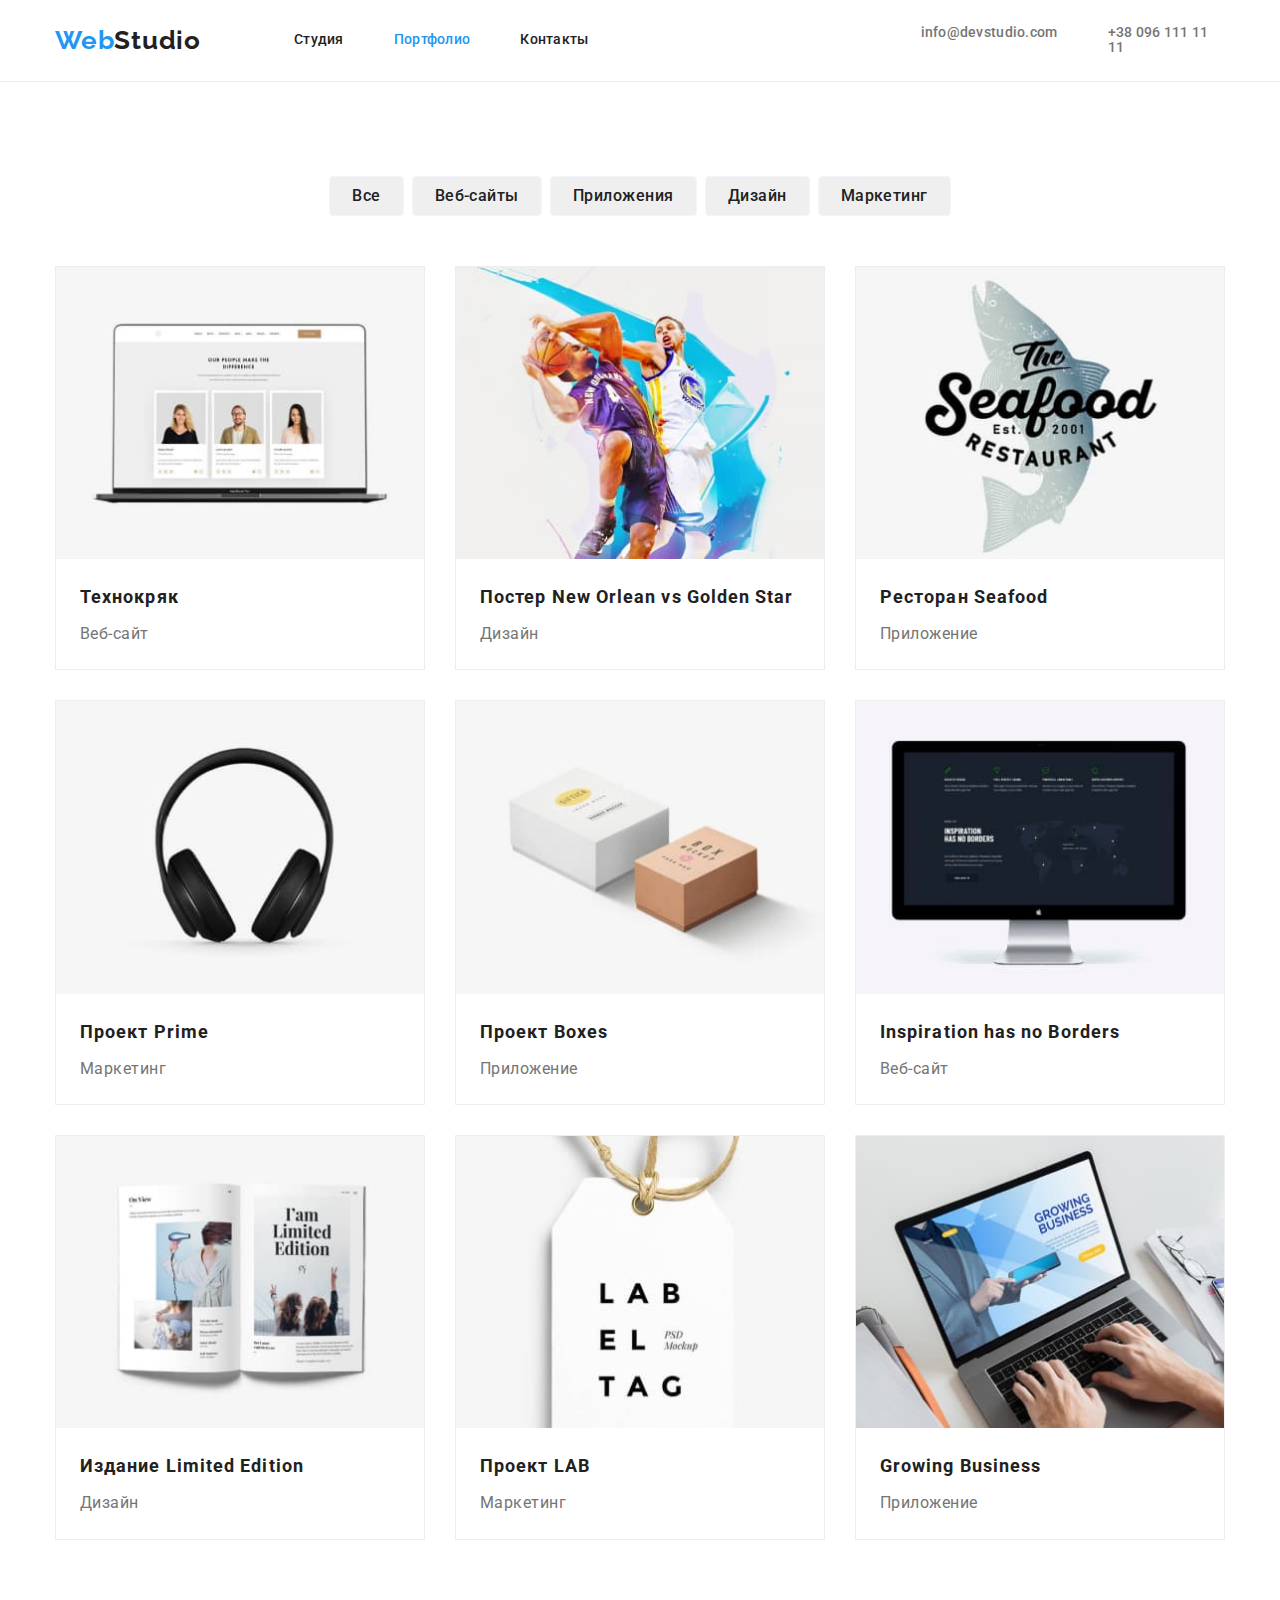
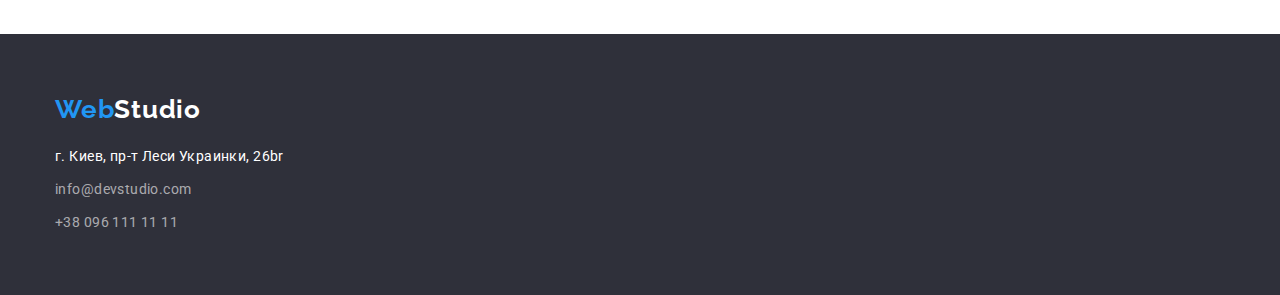
==== portfolio.html @ 7d1842a8 "Оптимизирует картинки" ====
<!DOCTYPE html>
<html lang="en">
  <head>
    <meta charset="UTF-8" />
    <meta name="viewport" content="width=device-width, initial-scale=1.0" />
    <title>Portfolio</title>
    <link
      rel="stylesheet"
      href="https://cdnjs.cloudflare.com/ajax/libs/modern-normalize/1.0.0/modern-normalize.min.css"
      integrity="sha512-ISS7cAi1PEhQ8jnbJpJZMd29NlhNj4AWYyLOSp2CE/CsHxTCu+r+t0D2yoJudVrd0/8fTVPUVDzY5Tvli75u/g=="
      crossorigin="anonymous"
    />
    <link rel="preconnect" href="https://fonts.gstatic.com" />
    <link
      href="https://fonts.googleapis.com/css2?family=Raleway:wght@700&family=Roboto:wght@400;500;700;900&display=swap"
      rel="stylesheet"
    />
    <link rel="stylesheet" href="./CSS/styles.css" />
  </head>
  <body>
    <!-- Шапка сайта -->
    <header class="header">
      <div class="container header-container">
        <div class="nav-container">
          <a class="header-logo" href="./index.html"
            ><span class="web">Web</span>Studio</a
          >
          <nav class="nav">
            <ul class="nav-list menu">
              <li class="nav-item">
                <a class="link" href="./index.html">Студия</a>
              </li>
              <li class="nav-item">
                <a class="link current" href="./portfolio.html">Портфолио</a>
              </li>
              <li class="nav-item">
                <a class="link" href="#">Контакты</a>
              </li>
            </ul>
          </nav>
          <ul class="nav-list">
            <li class="nav-item">
              <a class="link-mail" href="mailto:info@devstudio.com"
                >info@devstudio.com</a
              >
            </li>
            <li class="nav-item">
              <a class="link-phone" href="tel:+380961111111"
                >+38 096 111 11 11</a
              >
            </li>
          </ul>
        </div>
      </div>
    </header>
    <main>
      <!-- Коллекция -->
      <section class="section">
        <div class="container portfolio-container">
          <h1 class="visually-hidden">Коллекция</h1>
          <ul class="buttons-filter-list">
            <li class="filter-item">
              <button type="button" class="button-filter">Все</button>
            </li>
            <li class="filter-item">
              <button type="button" class="button-filter">Веб-сайты</button>
            </li>
            <li class="filter-item">
              <button type="button" class="button-filter">Приложения</button>
            </li>
            <li class="filter-item">
              <button type="button" class="button-filter">Дизайн</button>
            </li>
            <li class="filter-item">
              <button type="button" class="button-filter">Маркетинг</button>
            </li>
          </ul>
          <ul class="portfolio-list">
            <li class="portfolio-list-item">
              <a href=""></a>
              <img src="./images/portfolio/work/work1.jpg" alt="Технокряк" />
              <div class="portfolio-card-name">
                <h2 class="item-title">Технокряк</h2>
                <p class="item-text">Веб-сайт</p>
              </div>
            </li>
            <li class="portfolio-list-item">
              <img
                src="./images/portfolio/work/work2.jpg"
                alt="Постер New Orlean vs Golden Star"
              />
              <div class="portfolio-card-name">
                <h2 class="item-title">
                  Постер <span lang="en">New Orlean vs Golden Star</span>
                </h2>
                <p class="item-text">Дизайн</p>
              </div>
            </li>
            <li class="portfolio-list-item">
              <img
                src="./images/portfolio/work/work3.jpg"
                alt="Ресторан Seafood"
              />
              <div class="portfolio-card-name">
                <h2 class="item-title">
                  Ресторан <span lang="en">Seafood</span>
                </h2>
                <p class="item-text">Приложение</p>
              </div>
            </li>
            <li class="portfolio-list-item">
              <img src="./images/portfolio/work/work4.jpg" alt="Проект Prime" />
              <div class="portfolio-card-name">
                <h2 class="item-title">Проект <span lang="en">Prime</span></h2>
                <p class="item-text">Маркетинг</p>
              </div>
            </li>
            <li class="portfolio-list-item">
              <img src="./images/portfolio/work/work5.jpg" alt="Проект Boxes" />
              <div class="portfolio-card-name">
                <h2 class="item-title">Проект <span lang="en">Boxes</span></h2>
                <p class="item-text">Приложение</p>
              </div>
            </li>
            <li class="portfolio-list-item">
              <img
                src="./images/portfolio/work/work6.jpg"
                alt="Inspiration has no Borders"
              />
             <div class="portfolio-card-name">
              <h2 class="item-title">
              <span lang="en"></span>Inspiration has no Borders
              </h2>
              <p class="item-text">Веб-сайт</p>
             </div>
            </li>
            <li class="portfolio-list-item">
              <img
                src="./images/portfolio/work/work7.jpg"
                alt="Издание Limited Edition"
              />
              <div class="portfolio-card-name">
                <h2 class="item-title">
                  Издание <span lang="en">Limited Edition</span>
                </h2>
                <p class="item-text">Дизайн</p>
              </div>
            </li>
            <li class="portfolio-list-item">
              <img src="./images/portfolio/work/work8.jpg" alt="Проект LAB" />
              <div class="portfolio-card-name">
                <h2 class="item-title">Проект <span lang="en">LAB</span></h2>
                <p class="item-text">Маркетинг</p>
              </div>
            </li>
            <li class="portfolio-list-item">
              <img
                src="./images/portfolio/work/work9.jpg"
                alt="Growing Business"
              />
              <div class="portfolio-card-name">
                <h2 class="item-title">
                  <span lang="en">Growing Business</span>
                </h2>
                <p class="item-text">Приложение</p>
              </div>
            </li>
          </ul>
        </div>
      </section>
    </main>

    <!-- Футер -->
    <footer class="footer">
      <div class="container footer-container">
        <a class="footer-logo" href="./index.html">
          <span class="web">Web</span><span class="logo-white">Studio</span>
        </a>
        <address class="address">
          г. Киев, пр-т Леси Украинки, 26br <br />
          <a class="footer-link" href="mailto:info@devstudio.com"
            >info@devstudio.com</a
          ><br />
          <a class="footer-link" href="tel:+380961111111">+38 096 111 11 11</a>
        </address>
      </div>
    </footer>
  </body>
</html>
---- CSS/styles.css ----
:root {
  --primary-text-color: #212121;
  --secondary-text-color: #757575;
  --primary-white-color: #ffffff;
  --secondary-black-color: #2f303a;
  --accent-color: #2196f3;
}

html {
  box-sizing: border-box;
}

*,
*::before,
*::after {
  box-sizing: inherit;
}

h1,
h2,
h3,
h4,
h5,
h6,
p {
  margin-top: 0;
}

body {
  color: var(--primary-text-color);
  background-color: var(--primary-white-color);
  font-family: "Roboto", sans-serif;
  margin: 0;
}

a {
  text-decoration: none;
  color: var(--secondary-text-color);
}

address {
  font-style: inherit;
}

ul {
  margin-top: 0;
  margin-bottom: 0;
  padding: 0;
  list-style-type: none;
}

img {
  display: block;
  max-width: 100%;
  height: auto;
}

.visually-hidden {
  position: absolute !important;
  clip: rect(1px 1px 1px 1px);
  clip: rect(1px, 1px, 1px, 1px);
  padding: 0 !important;
  border: 0 !important;
  height: 1px !important;
  width: 1px !important;
  overflow: hidden;
}

.container {
  width: 1200px;
  padding-left: 15px;
  padding-right: 15px;
  margin-right: auto;
  margin-left: auto;
  align-content: center;
  vertical-align: baseline;
}

.section {
  padding-top: 94px;
  padding-bottom: 94px;
}

/* Header (Шапка) */

.header {
  border-bottom:  1px solid #ECECEC;
}

.header-container {
  display: flex;
  justify-content: space-between;
}

.header-logo {
  margin: 25px 93px 25px 0px;
  font-weight: 700;
  font-size: 26px;
  line-height: 1.19;
  letter-spacing: 0.03em;
  color: var(--primary-text-color);
  font-family: "Raleway", sans-serif;
}

.web {
  color: var(--accent-color);
}

.nav-container {
  display: flex;
  align-items: center;
}

.nav-list.menu {
  margin-right: 332px;
}

.nav-list {
  display: flex;
  font-weight: 500;
  font-size: 14px;
  line-height: 1.14;
  letter-spacing: 0.02em;
  list-style: none;
  text-decoration: none;
}

.nav-item:not(:last-child) {
  margin-right: 50px;
}

.nav-item .link {
  color: var(--primary-text-color);
}

.nav-list .link:hover,
.nav-list .link:focus {
  color: var(--accent-color);
}

.nav-list .link-mail:hover,
.nav-list .link-mail:focus {
  color: var(--accent-color);
}

.nav-list .link-phone:hover,
.nav-list .link-phone:focus {
  color: var(--accent-color);
}

.nav-list .link.current {
  color: var(--accent-color);
}

/* Hero (Герой) */

.hero {
  background-color: var(--secondary-black-color);
  text-align: center;
  padding: 200px 0;
}

.hero-title {
  margin-bottom: 30px;
  font-weight: 900;
  font-size: 44px;
  line-height: 1.36;
  letter-spacing: 0.06em;
  color: #ffffff;
  text-transform: uppercase;
}

.button {
  width: 200px;
  height: 50px;
  font-weight: 700;
  font-size: 16px;
  line-height: 1.88;
  letter-spacing: 0.06em;
  background: #2196f3;
  border: 1px solid var(--accent-color);
  border-radius: 4px;
  color: #ffffff;
  font-family: "Roboto", sans-serif;
  cursor: pointer;
  align-items: center;
  text-align: center;
  justify-content: center;
}

/* Features (Особенности) */

.section-features {
  padding-bottom: 0;
}

.features-list {
  list-style: none;
  display: flex;
}

.features-item {
  width: calc((100% - 90px) / 4);
}

.features-item:not(:last-child) {
  margin-right: 30px;
}

.features-title-item {
  margin-bottom: 10px;
  font-weight: 700;
  font-size: 14px;
  line-height: 1.14;
  letter-spacing: 0.03em;
  color: var(--primary-text-color);
  text-transform: uppercase;
}

.features-text {
  font-weight: 400;
  font-size: 14px;
  line-height: 1.71;
  letter-spacing: 0.03em;
  color: var(--secondary-text-color);
}

/* Advantage (Преимущества) */

.section.section-advantages {
  margin-top: 0px;
}

.advantages-title {
  margin-bottom: 50px;
  font-weight: 700;
  font-size: 36px;
  line-height: 1.16;
  letter-spacing: 0.03em;
  color: var(--primary-text-color);
  text-align: center;
}

.advantages-list {
  display: flex;
  list-style: none;
}

.advantages-item {
  width: calc((100% - 60px) / 3);
}

.advantages-item:not(:last-child) {
  margin-right: 30px;
}

/* Team (Команда) */

.team-list {
  display: flex;
}

.team-item {
  width: calc((100% - 90px) / 4);
  background: #ffffff;
  box-shadow: 0px 1px 3px rgba(0, 0, 0, 0.12), 0px 1px 1px rgba(0, 0, 0, 0.14),
    0px 2px 1px rgba(0, 0, 0, 0.2);
  border-radius: 0px 0px 4px 4px;
}

.team-item:not(:last-child) {
  margin-right: 30px;
}

.team-title {
  margin-bottom: 50px;
  font-weight: 700;
  font-size: 36px;
  line-height: 1.16;
  letter-spacing: 0.03em;
  color: var(--primary-text-color);
  text-align: center;
}

.photo-title {
  margin-top: 30px;
  margin-bottom: 10px;
  font-weight: 500;
  font-size: 16px;
  line-height: 1.19;
  letter-spacing: 0.03em;
  color: var(--primary-text-color);
  text-align: center;
}

.photo-text {
  margin-bottom: 30px;
  font-weight: 400;
  font-size: 16px;
  line-height: 1.19;
  letter-spacing: 0.03em;
  color: var(--secondary-text-color);
  text-align: center;
}

.team-list {
  list-style: none;
}

.section-team {
  background-color: #f5f4fa;
}

/* footer (Подвал) */

.footer {
  padding-top: 60px;
  padding-bottom: 60px;
  background-color: var(--secondary-black-color);
}

.footer-logo {
  display: inline-block;
  margin-bottom: 20px;
  font-weight: 700;
  font-size: 26px;
  line-height: 1.19;
  letter-spacing: 0.03em;
  font-family: "Raleway", sans-serif;
}

.web {
  color: var(--accent-color);
}

.logo-white {
  color: #ffffff;
}

.address {
  font-weight: 400;
  font-size: 14px;
  line-height: 1.71;
  letter-spacing: 0.03em;
  color: #ffffff;
}

.footer-link {
  display: inline-block;
  margin-top: 9px;
  color: rgba(255, 255, 255, 0.6);
}

/* Portfolio */
  

.buttons-filter-list {
  display: flex;
  justify-content: center;
  margin-bottom: 50px;
}

.filter-item:not(:last-child) {
  margin-right: 8px;
}

.button-filter {
  display: inline-block;
  padding: 6px 22px;
  font-weight: 500;
  font-size: 16px;
  line-height: 1.6;
  letter-spacing: 0.03em;
  font-family: inherit;
  color: var(--primary-text-color);
  border: 1px solid #f5f4fa;
  border-radius: 4px;
  font-family: "Roboto", sans-serif;
}

.button-filter:hover,
.button-filter:focus {
  background-color: var(--accent-color);
  color: var(--primary-white-color);
}

/* Карточки портфолио */

.portfolio-container {
  padding-left: 15px;
  padding-right: 15px;
  margin-left: auto;
  margin-right: auto;
}

.portfolio-list {
  width: 1200;
  display: flex;
  flex-wrap: wrap;
}

.portfolio-list-item {
  width: 370px;
  width: 33.3333%;
  width: calc((100% - 60px) / 3);
  margin-right: 30px;
  border: 1px solid #EEEEEE;
}

.portfolio-list-item:nth-child(3n) {
  margin-right: 0;
}

.portfolio-list-item:nth-child(-n + 6) {
  margin-bottom: 30px;
}

.portfolio-card-name {
  padding: 20px 24px;
}


.item-title {
  font-weight: 700;
  font-size: 18px;
  line-height: 2;
  letter-spacing: 0.06em;
  color: var(--primary-text-color);
  margin-bottom: 4px;
}

.item-text {
  font-weight: 400;
  font-size: 16px;
  line-height: 1.9;
  letter-spacing: 0.03em;
  color: #757575;
  margin: 0;
}
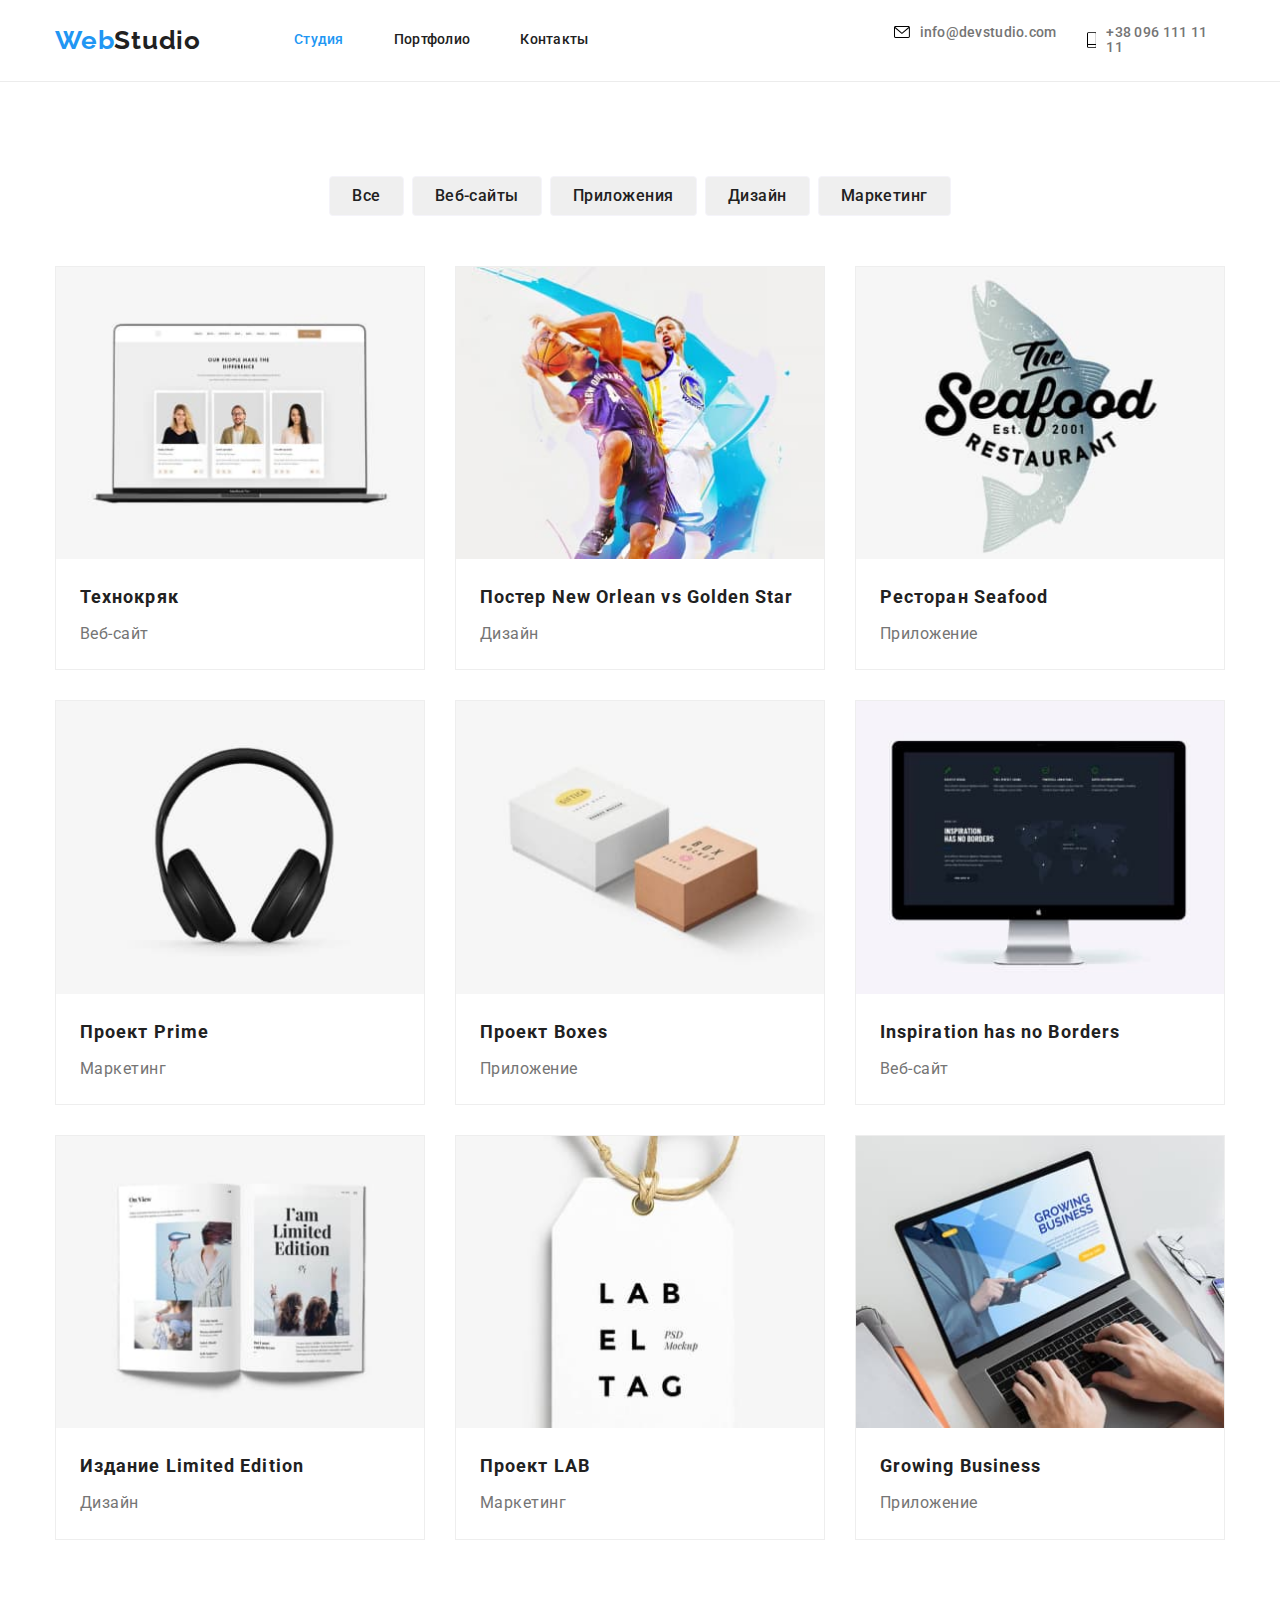
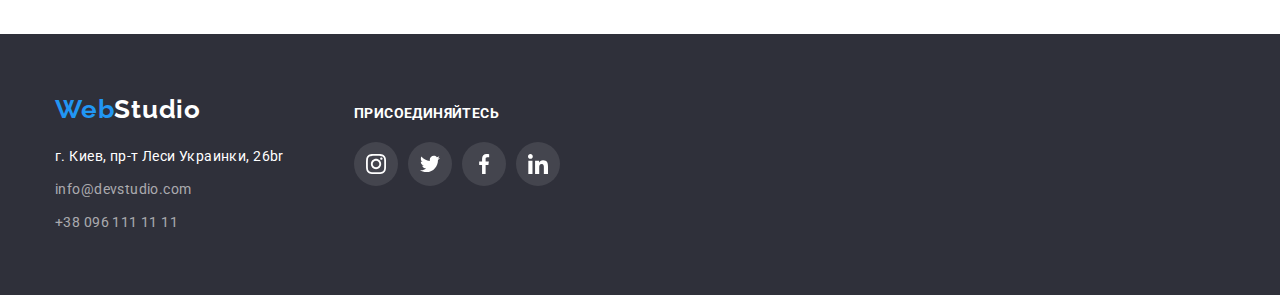
==== commit 9b78adf9: "Дополняет секцию Постоянные клиенты" ====
--- a/portfolio.html
+++ b/portfolio.html
@@ -22,16 +22,14 @@
     <header class="header">
       <div class="container header-container">
         <div class="nav-container">
-          <a class="header-logo" href="./index.html"
-            ><span class="web">Web</span>Studio</a
-          >
+          <a class="header-logo" href="./index.html"><span class="web">Web</span>Studio</a>
           <nav class="nav">
             <ul class="nav-list menu">
               <li class="nav-item">
-                <a class="link" href="./index.html">Студия</a>
+                <a class="link current" href="./index.html">Студия</a>
               </li>
               <li class="nav-item">
-                <a class="link current" href="./portfolio.html">Портфолио</a>
+                <a class="link" href="./portfolio.html">Портфолио</a>
               </li>
               <li class="nav-item">
                 <a class="link" href="#">Контакты</a>
@@ -39,15 +37,21 @@
             </ul>
           </nav>
           <ul class="nav-list">
+            <li class="mail-phone">
+              <a class="link-mail" href="mailto:info@devstudio.com">
+              <svg class="icon-mail" width="16" height="12">
+                <use href="./images/symbol-defs.svg#icon-mail"></use>
+              </svg>
+              info@devstudio.com
+              </a>
+            </li>
             <li class="nav-item">
-              <a class="link-mail" href="mailto:info@devstudio.com"
-                >info@devstudio.com</a
-              >
-            </li>
-            <li class="nav-item">
-              <a class="link-phone" href="tel:+380961111111"
-                >+38 096 111 11 11</a
-              >
+              <a class="link-phone" href="tel:+380961111111">
+                <svg class="icon-phone" width="10" height="16">
+                  <use href="./images/symbol-defs.svg#icon-phone"></use>
+                </svg>
+                +38 096 111 11 11
+              </a>
             </li>
           </ul>
         </div>
@@ -77,93 +81,110 @@
           </ul>
           <ul class="portfolio-list">
             <li class="portfolio-list-item">
-              <a href=""></a>
-              <img src="./images/portfolio/work/work1.jpg" alt="Технокряк" />
-              <div class="portfolio-card-name">
-                <h2 class="item-title">Технокряк</h2>
-                <p class="item-text">Веб-сайт</p>
-              </div>
-            </li>
-            <li class="portfolio-list-item">
-              <img
-                src="./images/portfolio/work/work2.jpg"
-                alt="Постер New Orlean vs Golden Star"
-              />
-              <div class="portfolio-card-name">
-                <h2 class="item-title">
-                  Постер <span lang="en">New Orlean vs Golden Star</span>
-                </h2>
-                <p class="item-text">Дизайн</p>
-              </div>
-            </li>
-            <li class="portfolio-list-item">
-              <img
-                src="./images/portfolio/work/work3.jpg"
-                alt="Ресторан Seafood"
-              />
-              <div class="portfolio-card-name">
-                <h2 class="item-title">
-                  Ресторан <span lang="en">Seafood</span>
-                </h2>
-                <p class="item-text">Приложение</p>
-              </div>
-            </li>
-            <li class="portfolio-list-item">
-              <img src="./images/portfolio/work/work4.jpg" alt="Проект Prime" />
-              <div class="portfolio-card-name">
-                <h2 class="item-title">Проект <span lang="en">Prime</span></h2>
-                <p class="item-text">Маркетинг</p>
-              </div>
-            </li>
-            <li class="portfolio-list-item">
-              <img src="./images/portfolio/work/work5.jpg" alt="Проект Boxes" />
-              <div class="portfolio-card-name">
-                <h2 class="item-title">Проект <span lang="en">Boxes</span></h2>
-                <p class="item-text">Приложение</p>
-              </div>
-            </li>
-            <li class="portfolio-list-item">
-              <img
-                src="./images/portfolio/work/work6.jpg"
-                alt="Inspiration has no Borders"
-              />
-             <div class="portfolio-card-name">
-              <h2 class="item-title">
-              <span lang="en"></span>Inspiration has no Borders
-              </h2>
-              <p class="item-text">Веб-сайт</p>
-             </div>
-            </li>
-            <li class="portfolio-list-item">
-              <img
-                src="./images/portfolio/work/work7.jpg"
-                alt="Издание Limited Edition"
-              />
-              <div class="portfolio-card-name">
-                <h2 class="item-title">
-                  Издание <span lang="en">Limited Edition</span>
-                </h2>
-                <p class="item-text">Дизайн</p>
-              </div>
-            </li>
-            <li class="portfolio-list-item">
-              <img src="./images/portfolio/work/work8.jpg" alt="Проект LAB" />
-              <div class="portfolio-card-name">
-                <h2 class="item-title">Проект <span lang="en">LAB</span></h2>
-                <p class="item-text">Маркетинг</p>
-              </div>
-            </li>
-            <li class="portfolio-list-item">
-              <img
-                src="./images/portfolio/work/work9.jpg"
-                alt="Growing Business"
-              />
-              <div class="portfolio-card-name">
-                <h2 class="item-title">
-                  <span lang="en">Growing Business</span>
-                </h2>
-                <p class="item-text">Приложение</p>
-              </div>
+              <a class="portfolio-link-item" href="">
+                <img src="./images/portfolio/work/work1.jpg" alt="Технокряк" />
+                <div class="portfolio-card-name">
+                  <h2 class="item-title">Технокряк</h2>
+                  <p class="item-text">Веб-сайт</p>
+                </div>
+              </a>
+            </li>
+            <li class="portfolio-list-item">
+              <a class="portfolio-link-item" href="">
+                <img
+                  src="./images/portfolio/work/work2.jpg"
+                  alt="Постер New Orlean vs Golden Star"
+                />
+                <div class="portfolio-card-name">
+                  <h2 class="item-title">
+                    Постер <span lang="en">New Orlean vs Golden Star</span>
+                  </h2>
+                  <p class="item-text">Дизайн</p>
+                </div>
+              </a>
+            </li>
+            <li class="portfolio-list-item">
+              <a class="portfolio-link-item" href="">
+                <img
+                  src="./images/portfolio/work/work3.jpg"
+                  alt="Ресторан Seafood"
+                />
+                <div class="portfolio-card-name">
+                  <h2 class="item-title">
+                    Ресторан <span lang="en">Seafood</span>
+                  </h2>
+                  <p class="item-text">Приложение</p>
+                </div>
+              </a>
+            </li>
+            <li class="portfolio-list-item">
+              <a class="portfolio-link-item" href="">
+                <img src="./images/portfolio/work/work4.jpg" alt="Проект Prime" />
+                <div class="portfolio-card-name">
+                  <h2 class="item-title">Проект <span lang="en">Prime</span></h2>
+                  <p class="item-text">Маркетинг</p>
+                </div>
+              </a>
+            </li>
+            <li class="portfolio-list-item">
+              <a class="portfolio-link-item" href="">
+                <img src="./images/portfolio/work/work5.jpg" alt="Проект Boxes" />
+                <div class="portfolio-card-name">
+                  <h2 class="item-title">Проект <span lang="en">Boxes</span></h2>
+                  <p class="item-text">Приложение</p>
+                </div>
+              </a>
+            </li>
+            <li class="portfolio-list-item">
+              <a class="portfolio-link-item" href="">
+                <img
+                  src="./images/portfolio/work/work6.jpg"
+                  alt="Inspiration has no Borders"
+                />
+                <div class="portfolio-card-name">
+                  <h2 class="item-title">
+                  <span lang="en"></span>Inspiration has no Borders
+                  </h2>
+                  <p class="item-text">Веб-сайт</p>
+                </div>
+              </a>
+            </li>
+            <li class="portfolio-list-item">
+              <a class="portfolio-link-item" href="">
+                <img
+                  src="./images/portfolio/work/work7.jpg"
+                  alt="Издание Limited Edition"
+                />
+                <div class="portfolio-card-name">
+                  <h2 class="item-title">
+                    Издание <span lang="en">Limited Edition</span>
+                  </h2>
+                  <p class="item-text">Дизайн</p>
+                </div>
+              </a>
+            </li>
+            <li class="portfolio-list-item">
+              <a class="portfolio-link-item" href="">
+                <img src="./images/portfolio/work/work8.jpg" alt="Проект LAB" />
+                <div class="portfolio-card-name">
+                  <h2 class="item-title">Проект <span lang="en">LAB</span></h2>
+                  <p class="item-text">Маркетинг</p>
+                </div>
+              </a>
+            </li>
+            <li class="portfolio-list-item">
+              <a class="portfolio-link-item" href="">
+                <img
+                  src="./images/portfolio/work/work9.jpg"
+                  alt="Growing Business"
+                />
+                <div class="portfolio-card-name">
+                  <h2 class="item-title">
+                    <span lang="en">Growing Business</span>
+                  </h2>
+                  <p class="item-text">Приложение</p>
+                </div>
+              </a>
             </li>
           </ul>
         </div>
@@ -173,16 +194,49 @@
     <!-- Футер -->
     <footer class="footer">
       <div class="container footer-container">
-        <a class="footer-logo" href="./index.html">
-          <span class="web">Web</span><span class="logo-white">Studio</span>
-        </a>
-        <address class="address">
-          г. Киев, пр-т Леси Украинки, 26br <br />
-          <a class="footer-link" href="mailto:info@devstudio.com"
-            >info@devstudio.com</a
-          ><br />
-          <a class="footer-link" href="tel:+380961111111">+38 096 111 11 11</a>
-        </address>
+        <div class="footer-contacts">
+          <a class="footer-logo" href="./index.html">
+            <span class="web">Web</span><span class="logo-white">Studio</span>
+          </a>
+          <address class="address">
+            г. Киев, пр-т Леси Украинки, 26br <br />
+            <a class="footer-link" href="mailto:info@devstudio.com">info@devstudio.com</a><br />
+            <a class="footer-link" href="tel:+380961111111">+38 096 111 11 11</a>
+          </address>
+        </div>
+        <div class="footer-socials">
+          <h2 class="footer-title">Присоединяйтесь</h2>
+          <ul class="socials-list-footer">
+            <li class="socials-item-footer">
+              <a class="socials-link-footer" href="www.instagram.com">
+                <svg class="socials-icon-footer" width="20" height="20">
+                  <use href="./images/symbol-defs.svg#icon-instagram"></use>
+                </svg>
+              </a>
+            </li>
+            <li class="socials-item-footer">
+              <a class="socials-link-footer" href="https://twitter.com">
+                <svg class="socials-icon-footer" width="20" height="20">
+                  <use href="./images/symbol-defs.svg#icon-twitter"></use>
+                </svg>
+              </a>
+            </li>
+            <li class="socials-item-footer">
+              <a class="socials-link-footer" href="https://facebook.com">
+                <svg class="socials-icon-footer" width="20" height="20">
+                  <use href="./images/symbol-defs.svg#icon-facebook"></use>
+                </svg>
+              </a>
+            </li>
+            <li class="socials-item-footer">
+              <a class="socials-link-footer" href="https://linkedin.com">
+                <svg class="socials-icon-footer" width="20" height="20">
+                  <use href="./images/symbol-defs.svg#icon-linkedin"></use>
+                </svg>
+              </a>
+            </li>
+          </ul>
+        </div>
       </div>
     </footer>
   </body>
--- a/CSS/styles.css
+++ b/CSS/styles.css
@@ -36,6 +36,8 @@
 a {
   text-decoration: none;
   color: var(--secondary-text-color);
+  margin: 0;
+  padding: 0;
 }
 
 address {
@@ -112,7 +114,7 @@
 }
 
 .nav-list.menu {
-  margin-right: 332px;
+  margin-right: 305px;
 }
 
 .nav-list {
@@ -152,25 +154,66 @@
   color: var(--accent-color);
 }
 
+.link-mail,
+.link-phone {
+  display: inline-flex;
+  align-items: center;
+}
+
+.mail-phone {
+  margin-right: 30px;
+}
+
+.icon-mail {
+ margin-right: 10px; 
+}
+
+.icon-phone {
+  margin-right: 10px; 
+ }
+
+ .link-mail:hover .icon-mail,
+ .link-mail:focus .icon-mail {
+   fill: var(--accent-color);
+ }
+
+ .link-phone:hover .icon-phone,
+ .link-phone:focus .icon-phone {
+   fill: var(--accent-color);
+ }
+
 /* Hero (Герой) */
 
 .hero {
-  background-color: var(--secondary-black-color);
+  background: #C4C4C4;
   text-align: center;
   padding: 200px 0;
 }
 
+.hero-overlay {
+  height: 600px;
+  max-width: 1600px;
+  margin-left: auto;
+  margin-right: auto;
+  background-image: linear-gradient( rgba(47, 48, 58, 0.4), rgba(47, 48, 58, 0.4)), url(../images/studio/hero/Img.jpg);
+  background-repeat: no-repeat;
+  background-size: cover;
+  background-position: center;
+}
+
 .hero-title {
-  margin-bottom: 30px;
+  color: var(--primary-white-color);
   font-weight: 900;
   font-size: 44px;
   line-height: 1.36;
+  text-align: center;
   letter-spacing: 0.06em;
-  color: #ffffff;
   text-transform: uppercase;
+  margin-bottom: 30px;
 }
 
 .button {
+  font-family: var(--primary-text-color);
   width: 200px;
   height: 50px;
   font-weight: 700;
@@ -195,8 +238,9 @@
 }
 
 .features-list {
+  display: flex;
   list-style: none;
-  display: flex;
+  
 }
 
 .features-item {
@@ -205,6 +249,47 @@
 
 .features-item:not(:last-child) {
   margin-right: 30px;
+}
+
+.features-item::before {
+  display: block;
+  content: "";
+  height: 120px;
+  background: #F5F4FA;
+  border-radius: 4px;
+  margin-bottom: 30px;
+}
+
+.icon-antena::before {
+  background-image: url("../images/icons/icons-features/antenna.svg");
+  background-repeat: no-repeat;
+  background-position: center;
+}
+
+.icon-clock::before{
+  background-image: url("../images/icons/icons-features/clock.svg");
+  background-repeat: no-repeat;
+  background-position: center;
+}
+
+.icon-diagram::before{
+  background-image: url("../images/icons/icons-features/diagram.svg");
+  background-repeat: no-repeat;
+  background-position: center;
+}
+
+.icon-astronaut::before{
+  background-image: url("../images/icons/icons-features/astronaut.svg");
+  background-repeat: no-repeat;
+  background-position: center;
+}
+
+.features-icons-item {
+  display: block;
+  width: 65px;
+  height: 70px;
+  padding: 0;
+  border: none;
 }
 
 .features-title-item {
@@ -258,6 +343,10 @@
 
 .team-list {
   display: flex;
+}
+
+.info-worker {
+  padding: 30px 32px;
 }
 
 .team-item {
@@ -283,7 +372,6 @@
 }
 
 .photo-title {
-  margin-top: 30px;
   margin-bottom: 10px;
   font-weight: 500;
   font-size: 16px;
@@ -294,7 +382,7 @@
 }
 
 .photo-text {
-  margin-bottom: 30px;
+  margin-bottom: 16px;
   font-weight: 400;
   font-size: 16px;
   line-height: 1.19;
@@ -309,6 +397,96 @@
 
 .section-team {
   background-color: #f5f4fa;
+}
+
+/* Социальные сети */
+
+.socials-list {
+  display: flex;
+  justify-content: center;
+}
+
+.social-item {
+  justify-content: center;
+}
+
+.socials-item {
+  width: calc((100% - 30px) / 4);
+}
+
+.socials-item:not(:last-child) {
+  margin-right: 10px;
+}
+
+.socials-link {
+  display: flex;
+  justify-content: center;
+  align-items: center;
+  height: 44px;
+  width: 44px;
+  background: #FFFFFF;
+  background-position: center;
+  border-radius: 50%;
+  border: none;
+  
+}
+
+.socials-link:hover,
+.socials-link:focus {
+  background: #2196F3; 
+}
+
+.socials-icon {
+  fill: #afb1b8;
+}
+
+.socials-link:hover .socials-icon,
+.socials-link:focus .socials-icon {
+  fill: var(--primary-white-color);
+}
+
+/* Постоянные клиенты */
+
+.clients-title {
+  margin-bottom: 50px;
+  font-weight: 700;
+  font-size: 36px;
+  line-height: 1.16;
+  letter-spacing: 0.03em;
+  color: var(--primary-text-color);
+  text-align: center;
+}
+
+.clients-list {
+  display: flex;
+  justify-content: space-between;
+}
+
+.clients-logo {
+  justify-content: center;
+  display: inline-flex;
+  align-items: center;
+  /* display: inline-block; */
+  width: 170px;
+  height: 90px;
+  border: 1px solid #AFB1B8;
+  box-sizing: border-box;
+  border-radius: 4px;
+}
+
+.clients-logo:hover .logo-icon,
+.clients-logo:focus .logo-icon {
+  fill: var(--accent-color);
+}
+
+.clients-logo:hover,
+.clients-logo:focus {
+  border-color: var(--accent-color);
+}
+
+
+.logo-icon {
+  fill: #afb1b8
 }
 
 /* footer (Подвал) */
@@ -319,6 +497,10 @@
   background-color: var(--secondary-black-color);
 }
 
+.footer-container {
+  display: flex;
+}
+
 .footer-logo {
   display: inline-block;
   margin-bottom: 20px;
@@ -349,6 +531,53 @@
   display: inline-block;
   margin-top: 9px;
   color: rgba(255, 255, 255, 0.6);
+}
+
+.footer-socials {
+  margin-left: 70px;
+}
+
+.footer-title {
+  margin-top: 12px;
+  margin-bottom: 20px;
+  font-weight: bold;
+  font-size: 14px;
+  line-height: 1.14;
+  letter-spacing: 0.03em;
+  text-transform: uppercase;
+  color: #FFFFFF;
+
+}
+
+.socials-list-footer {
+  display: flex;
+  justify-content: center;
+}
+  
+.socials-link-footer {
+  display: flex;
+  justify-content: center;
+  align-items: center;
+  height: 44px;
+  width: 44px;
+  background-position: center;
+  border-radius: 50%;
+  border: none;
+  background: rgba(255, 255, 255, 0.1);
+}
+
+.socials-link-footer:hover,
+.socials-link-footer:focus {
+  background: #2196F3; 
+}
+
+.socials-icon-footer {
+  fill: var(--primary-white-color);
+}
+
+
+.socials-item-footer:not(:last-child) {
+  margin-right: 10px;
 }
 
 /* Portfolio */
@@ -415,6 +644,15 @@
   margin-bottom: 30px;
 }
 
+.portfolio-link-item {
+  display: block;
+}
+
+.portfolio-link-item:hover,
+.portfolio-link-item:focus {
+  box-shadow: 0px 1px 1px rgba(0, 0, 0, 0.12), 0px 4px 4px rgba(0, 0, 0, 0.06), 1px 4px 6px rgba(0, 0, 0, 0.16);
+}
+
 .portfolio-card-name {
   padding: 20px 24px;
 }
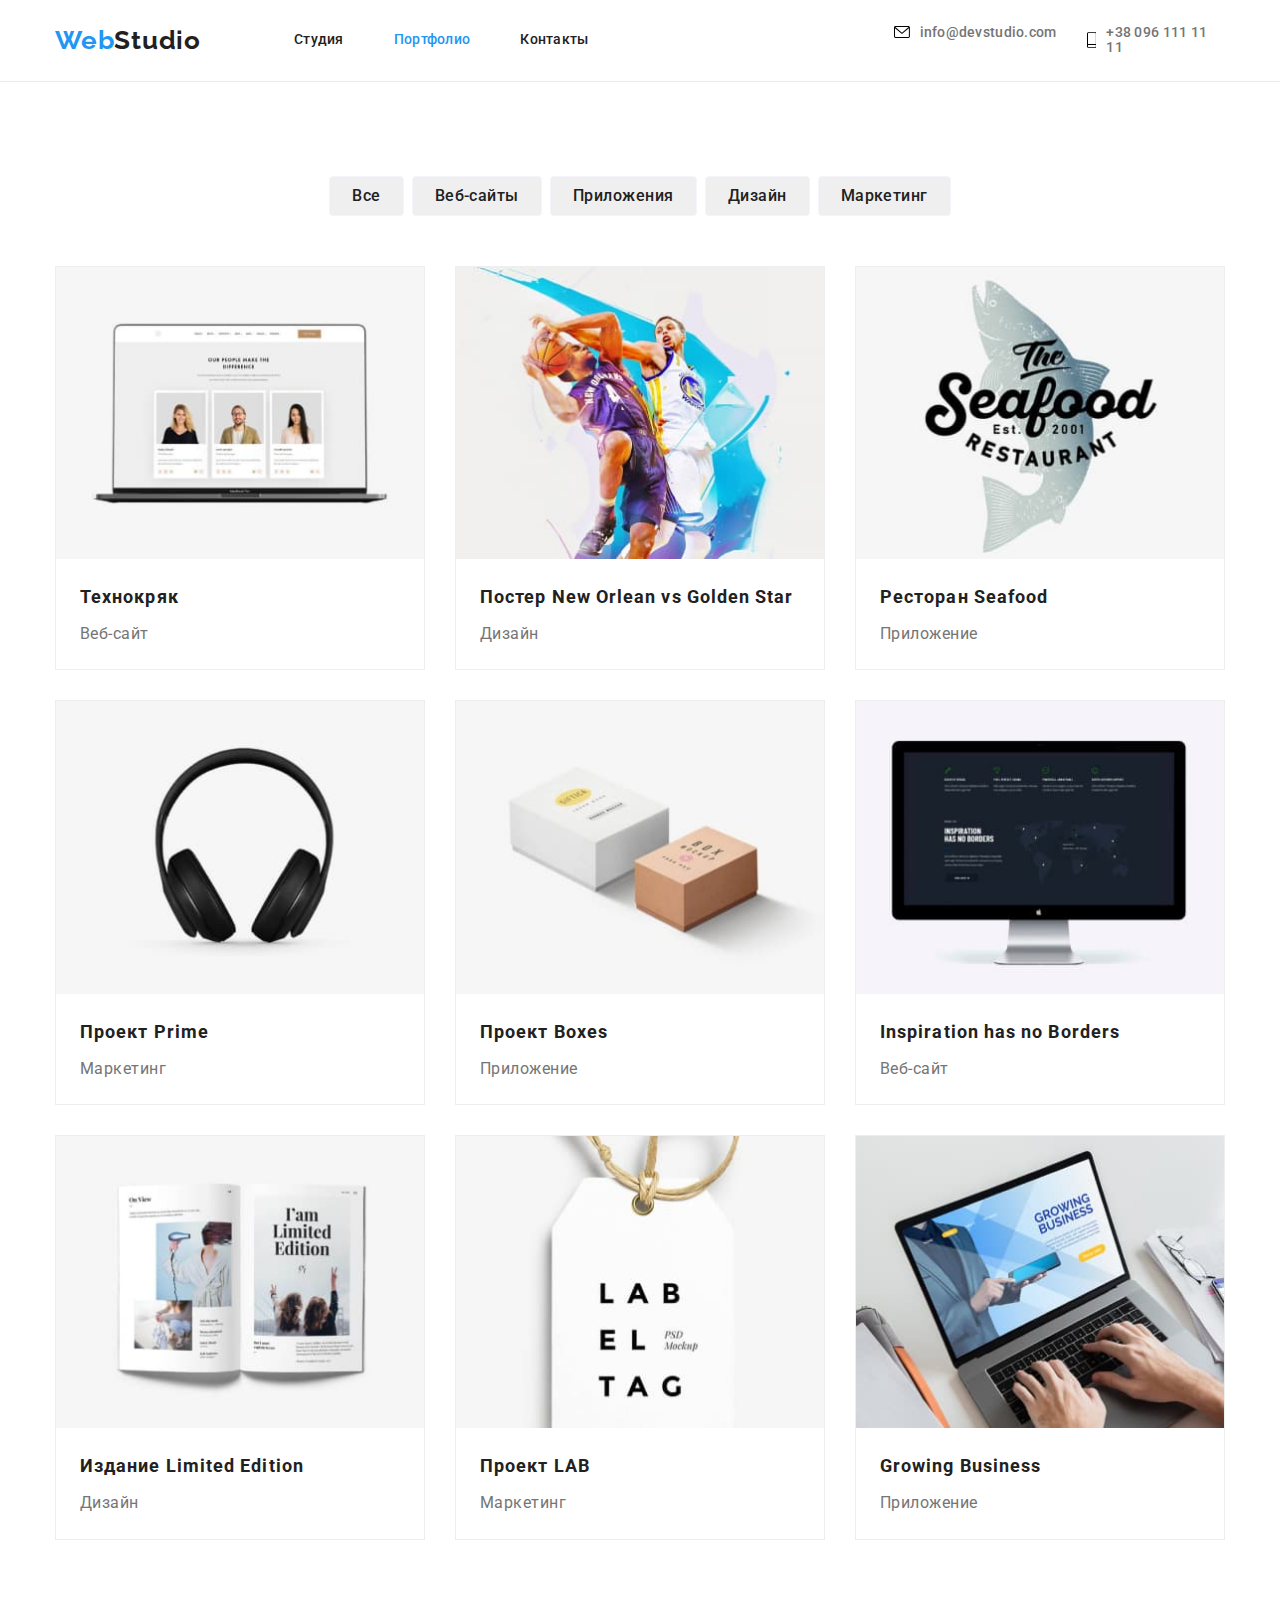
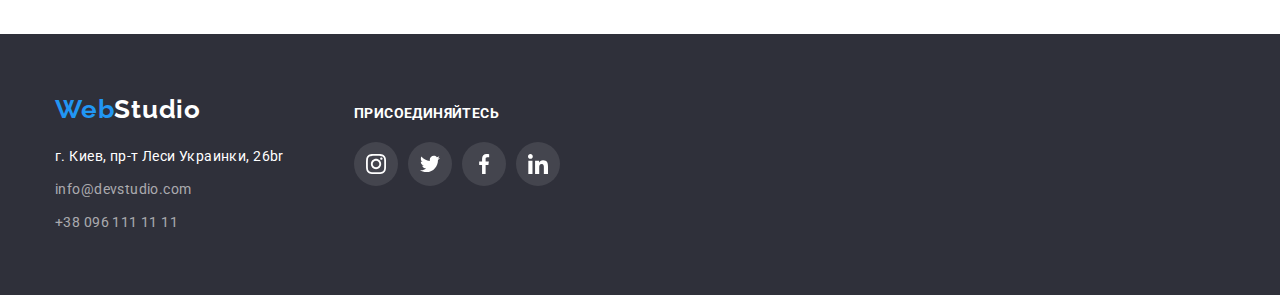
==== commit b5dbe9d5: "Меняет подсветку в портфолио" ====
--- a/portfolio.html
+++ b/portfolio.html
@@ -26,10 +26,10 @@
           <nav class="nav">
             <ul class="nav-list menu">
               <li class="nav-item">
-                <a class="link current" href="./index.html">Студия</a>
+                <a class="link" href="./index.html">Студия</a>
               </li>
               <li class="nav-item">
-                <a class="link" href="./portfolio.html">Портфолио</a>
+                <a class="link current" href="./portfolio.html">Портфолио</a>
               </li>
               <li class="nav-item">
                 <a class="link" href="#">Контакты</a>
